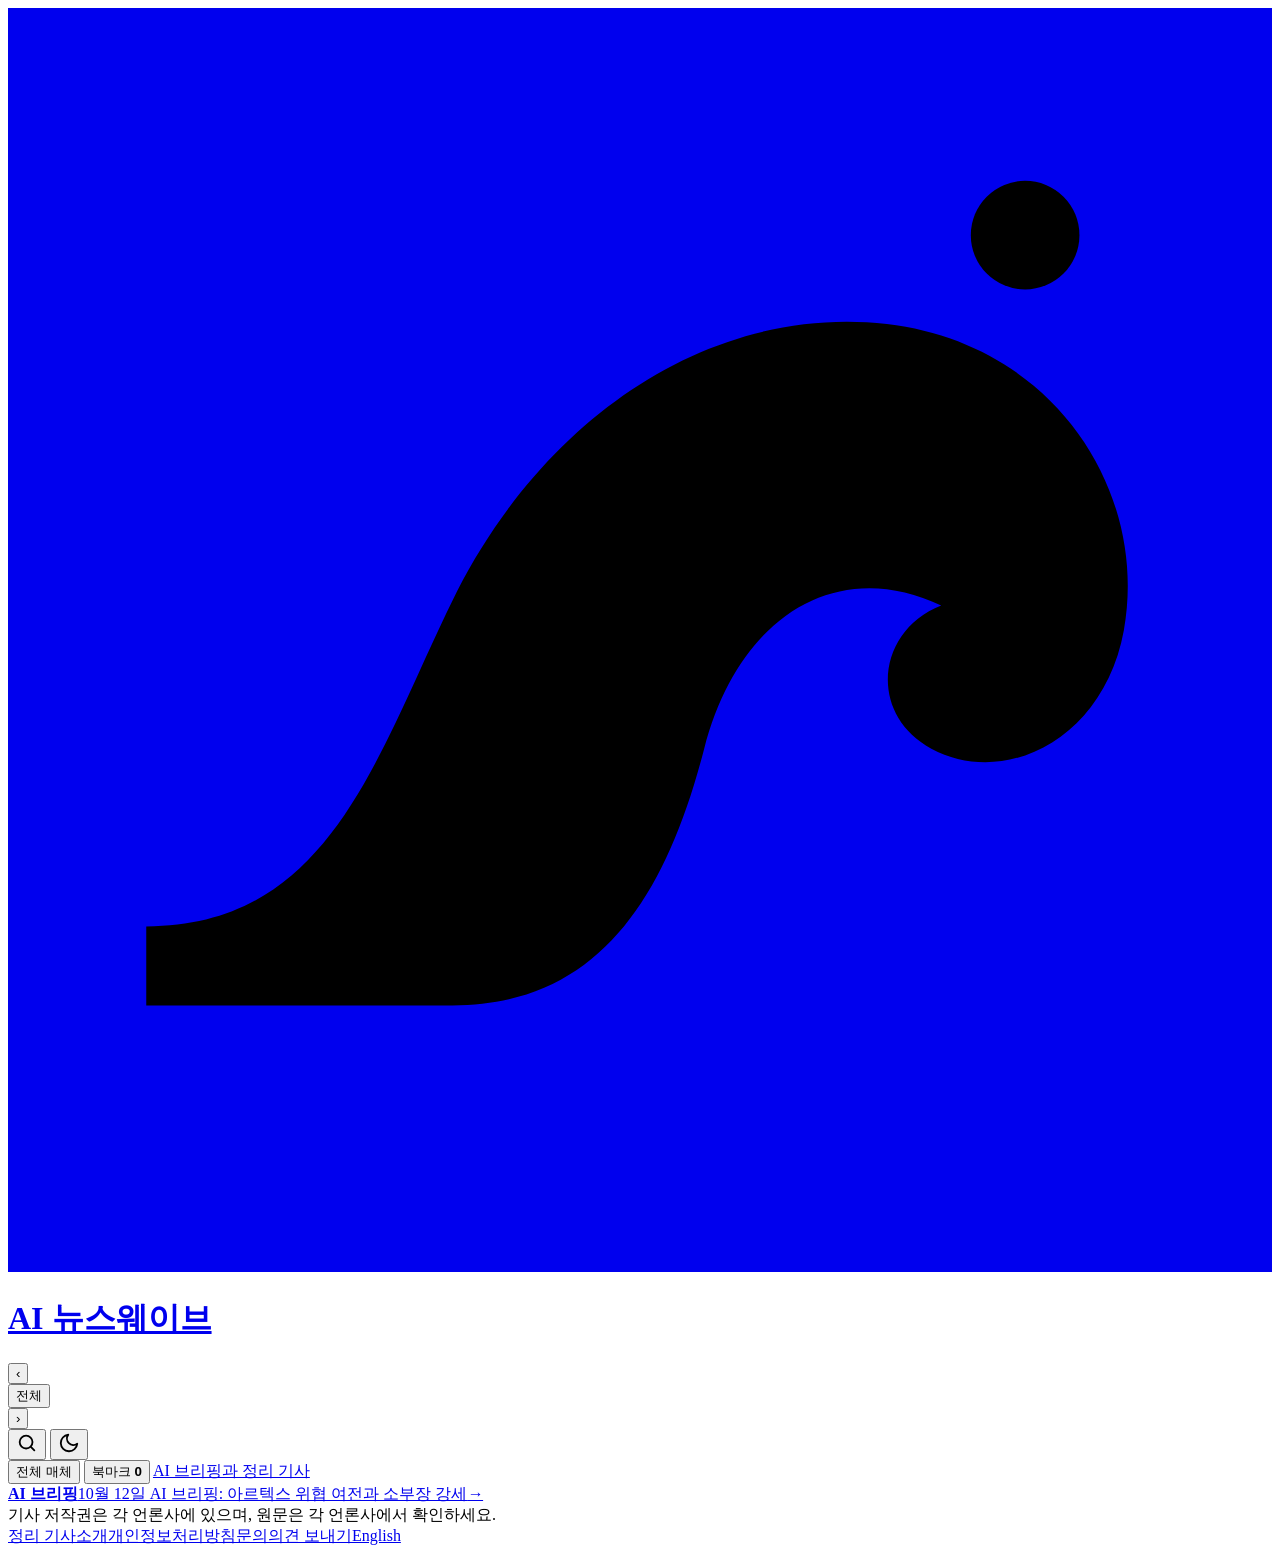
==== public/index.html @ d2c85814 "한국어 페이지 하단에 English 링크, 메인 hreflang 연결 Co-Authored-By: Claude Opus 5.5 <noreply@anthropic.com>" ====
<!doctype html>
<html lang="ko">
<head>
<meta charset="utf-8">
<meta name="viewport" content="width=device-width,initial-scale=1,viewport-fit=cover">
<title>AI 뉴스웨이브</title>
<meta name="naver-site-verification" content="a9b2f633479929a7c411808a5c47b98047cce690">
<meta name="description" content="국내 80개 매체의 AI 뉴스를 30분마다 모아 보여 드립니다. 많이 보도된 소식은 여러 매체를 종합한 정리 기사와 매일 AI 브리핑으로 전합니다.">
<link rel="alternate" hreflang="ko" href="https://ainewswave.com/">
<link rel="alternate" hreflang="en" href="https://ainewswave.com/en/">
<link rel="canonical" href="https://ainewswave.com/">
<meta property="og:type" content="website">
<meta property="og:site_name" content="AI 뉴스웨이브">
<meta property="og:title" content="AI 뉴스웨이브">
<meta property="og:description" content="국내 AI 뉴스를 한곳에서, 30분마다. 매일 AI 브리핑과 정리 기사.">
<meta property="og:url" content="https://ainewswave.com/">
<meta property="og:image" content="https://ainewswave.com/og.png">
<meta property="og:image:width" content="1200">
<meta property="og:image:height" content="630">
<meta name="twitter:card" content="summary_large_image">
<meta name="theme-color" content="#f7f7f7" media="(prefers-color-scheme: light)">
<meta name="theme-color" content="#121212" media="(prefers-color-scheme: dark)">
<link rel="manifest" href="manifest.webmanifest">
<!-- Google Analytics 4 (측정 ID G-TPL7MTLPRB, 계정 AI 뉴스웨이브) -->
<script src="/consent.js"></script>
<meta name="google-adsense-account" content="ca-pub-2376619512263295">
<script async src="https://pagead2.googlesyndication.com/pagead/js/adsbygoogle.js?client=ca-pub-2376619512263295" crossorigin="anonymous"></script>
<script async src="https://www.googletagmanager.com/gtag/js?id=G-TPL7MTLPRB"></script>
<script>window.dataLayer=window.dataLayer||[];function gtag(){dataLayer.push(arguments);}gtag('js',new Date());gtag('config','G-TPL7MTLPRB');</script>
<link rel="preconnect" href="https://fonts.googleapis.com"><link rel="preconnect" href="https://fonts.gstatic.com" crossorigin>
<link rel="stylesheet" href="https://fonts.googleapis.com/css2?family=Inter:wght@400;500;600;700&display=swap">
<link rel="alternate" type="application/rss+xml" title="AI 뉴스웨이브 정리 기사" href="/recap/feed.xml">
<link rel="icon" href="icon.svg" type="image/svg+xml">
<link rel="apple-touch-icon" href="icon180.png">
<meta name="apple-mobile-web-app-capable" content="yes">
<meta name="apple-mobile-web-app-title" content="AI 뉴스웨이브">
<link rel="stylesheet" href="style.css">
<script src="/feedback.js" defer></script>
</head>
<body>
<header class="top">
  <div class="wrap head">
    <a class="brand" href="./" aria-label="AI 뉴스웨이브 홈">
      <svg class="mark" viewBox="0 0 512 512" aria-hidden="true"><rect width="512" height="512" fill="currentColor"/><path d="M56 372C132 372 150 300 182 236C218 166 284 120 356 128C424 136 462 196 452 252C444 296 404 316 374 300C348 286 352 252 378 242C336 222 296 246 282 300C266 362 238 404 180 404H56Z" fill="var(--accent-ink)"/><path d="M56 444Q120 406 184 444T312 444T456 444" fill="none" stroke="var(--accent-ink)" stroke-width="28" stroke-linecap="square"/><circle cx="412" cy="92" r="22" fill="var(--accent-ink)"/></svg>
      <h1>AI 뉴스웨이브</h1>
    </a>
    <div class="tabbar" id="tabbar">
      <button class="tscroll prev" type="button" aria-label="키워드 왼쪽으로 넘기기" tabindex="-1">‹</button>
      <nav class="tabs" id="tabs" role="tablist" aria-label="키워드"></nav>
      <button class="tscroll next" type="button" aria-label="키워드 오른쪽으로 넘기기" tabindex="-1">›</button>
    </div>
    <form id="searchWrap" class="search" role="search" hidden>
      <input id="q" type="search" placeholder="제목, 요약, 매체명 검색" autocomplete="off" enterkeyhint="search" aria-label="기사 검색">
    </form>
    <div class="actions">
      <button id="btnSearch" class="icon" aria-label="검색" aria-expanded="false">
        <svg viewBox="0 0 24 24" width="22" height="22" fill="none" stroke="currentColor" stroke-width="2" stroke-linecap="round"><circle cx="11" cy="11" r="7"/><path d="M20 20l-3.5-3.5"/></svg>
      </button>
      <button id="btnTheme" class="icon" aria-label="다크 모드 전환">
        <svg viewBox="0 0 24 24" width="22" height="22" fill="none" stroke="currentColor" stroke-width="2" stroke-linecap="round" stroke-linejoin="round"><path d="M21 12.8A9 9 0 1111.2 3a7 7 0 009.8 9.8z"/></svg>
      </button>
    </div>
  </div>
</header>

<div class="wrap"><section id="detail" class="detail" hidden></section></div>

<div class="wrap kwbar"><p id="kwNote" class="kwnote" hidden></p></div>

<div class="wrap toolbar">
  <button id="btnSource" class="chip" type="button">전체 매체</button>
  <button id="btnSaved" class="chip" type="button" aria-pressed="false">북마크 <b id="savedCount">0</b></button>
  <a class="chip linkchip" href="recap/">AI 브리핑과 정리 기사</a>
  <span class="grow"></span>
</div>

<div class="wrap listwrap">
  <div id="notice" class="notice" hidden></div>
  <div id="brief" class="brief" hidden></div>
  <section id="hot" class="hot" hidden></section>
  <main id="list" class="grid" aria-live="polite"></main>
  <div class="more-wrap"><button id="more" class="more" hidden>기사 더 보기</button></div>
</div>
<footer class="foot">
  기사 저작권은 각 언론사에 있으며, 원문은 각 언론사에서 확인하세요.<br>
  <nav class="foot-links"><a href="recap/">정리 기사</a><a href="about.html">소개</a><a href="privacy.html">개인정보처리방침</a><a href="contact.html">문의</a><a href="#feedback" data-feedback>의견 보내기</a><a href="/en/" hreflang="en">English</a></nav>
</footer>

<dialog id="kwSheet" class="sheet" aria-label="키워드 선택">
  <div class="sheet-head">
    <strong>키워드 상위 30 <small>여러 개 선택 가능</small></strong>
    <button id="kwReset" class="link" type="button">선택 해제</button>
  </div>
  <div id="kwList" class="kw-list"></div>
  <button id="kwClose" class="done" type="button">확인</button>
</dialog>

<dialog id="sheet" aria-label="매체 선택">
  <div class="sheet-head">
    <strong>매체 선택</strong>
    <button id="sheetReset" class="link" type="button">전체 보기</button>
  </div>
  <div id="sheetList" class="sheet-list"></div>
  <button id="sheetClose" class="done" type="button">확인</button>
</dialog>

<script src="app.js"></script>
</body>
</html>
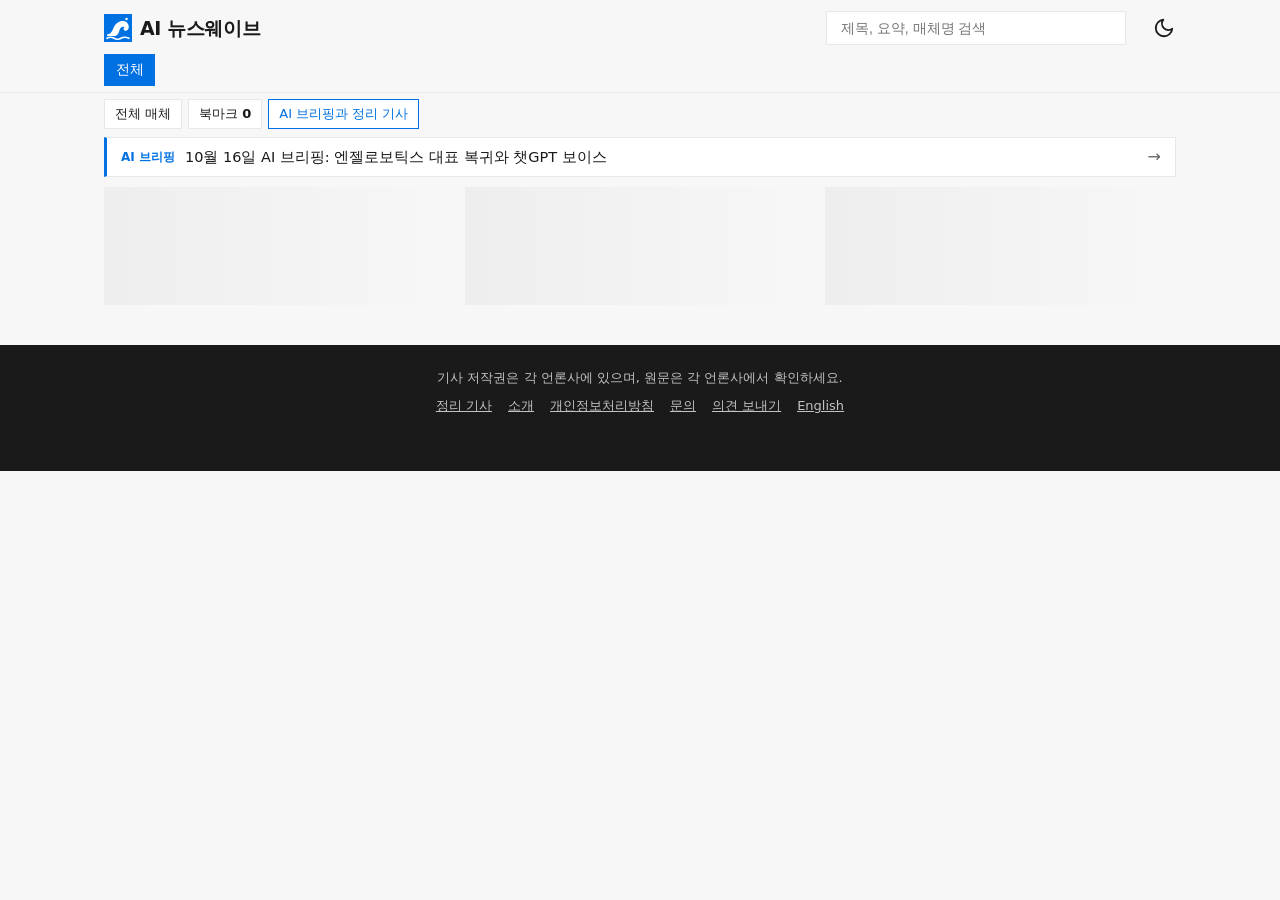
==== commit 3b0f5036: "애드센스 대비: 메인에 정리 기사 미리 그리기, /a/ 페이지 noindex Co-Authored-By: Claude Opus 5.5 <noreply@anthropic.com>" ====
--- a/public/index.html
+++ b/public/index.html
@@ -78,6 +78,7 @@
   <div id="notice" class="notice" hidden></div>
   <div id="brief" class="brief" hidden></div>
   <section id="hot" class="hot" hidden></section>
+  <!--RECAPS--><!--/RECAPS-->
   <main id="list" class="grid" aria-live="polite"></main>
   <div class="more-wrap"><button id="more" class="more" hidden>기사 더 보기</button></div>
 </div>
--- a/public/style.css
+++ b/public/style.css
@@ -0,0 +1,366 @@
+:root {
+  /* HP 디자인 문서 기반: 흰 종이 바탕, 니어 블랙 잉크, HP 일렉트릭 블루 하나만 포인트 */
+  --bg: #f7f7f7;
+  --surface: #ffffff;
+  --ink: #1a1a1a;
+  --ink2: #3d3d3d;
+  --ink3: #636363;
+  --line: #e8e8e8;
+  --line-strong: #c2c2c2;
+  --accent: #0071e3;
+  --accent-ink: #ffffff;
+  --accent-soft: #e8f2fd;
+  --accent-press: #0062c4;
+  --signal: #0071e3;
+  --star: #0071e3;
+  --foot-bg: #1a1a1a;
+  --foot-ink: #c2c2c2;
+  --radius: 0;
+  /* 주제 태그와 이미지 없는 카드의 색: 주제마다 색상(h)만 다르고 밝기는 테마가 정합니다 */
+  --tag-bg: 85% 93%;
+  --tag-fg: 55% 34%;
+  --ph-a: 40% 90%;
+  --ph-b: 45% 82%;
+  --ph-fg: 45% 32%;
+  color-scheme: light;
+}
+@media (prefers-color-scheme: dark) {
+  :root:not([data-theme="light"]) {
+    --bg: #121212; --surface: #1a1a1a; --ink: #ffffff; --ink2: #c2c2c2; --ink3: #8e8e8e;
+    --line: #292929; --line-strong: #3d3d3d; --accent: #2997ff; --accent-ink: #ffffff; --accent-soft: #0b2a4a; --accent-press: #0071e3; --star: #2997ff;
+    --signal: #2997ff; --foot-bg: #000000; --foot-ink: #8e8e8e;
+    --tag-bg: 40% 22%; --tag-fg: 90% 80%; --ph-a: 35% 19%; --ph-b: 40% 26%; --ph-fg: 80% 76%;
+    color-scheme: dark;
+  }
+}
+:root[data-theme="dark"] {
+  --bg: #121212; --surface: #1a1a1a; --ink: #ffffff; --ink2: #c2c2c2; --ink3: #8e8e8e;
+  --line: #292929; --line-strong: #3d3d3d; --accent: #2997ff; --accent-ink: #ffffff; --accent-soft: #0b2a4a; --accent-press: #0071e3; --star: #2997ff;
+  --signal: #2997ff; --foot-bg: #000000; --foot-ink: #8e8e8e;
+  --tag-bg: 40% 22%; --tag-fg: 90% 80%; --ph-a: 35% 19%; --ph-b: 40% 26%; --ph-fg: 80% 76%;
+  color-scheme: dark;
+}
+
+* { box-sizing: border-box; -webkit-tap-highlight-color: transparent; }
+html { -webkit-text-size-adjust: 100%; }
+body {
+  margin: 0; background: var(--bg); color: var(--ink);
+  font-family: Inter, Pretendard, "Apple SD Gothic Neo", "Noto Sans KR", "Malgun Gothic", system-ui, sans-serif;
+  line-height: 1.4; padding-bottom: env(safe-area-inset-bottom);
+}
+button { font: inherit; color: inherit; cursor: pointer; }
+a { color: inherit; }
+:focus-visible { outline: 2px solid var(--accent); outline-offset: 2px; border-radius: 0; }
+
+.wrap { width: 100%; max-width: 1120px; margin-inline: auto; padding-inline: 16px; }
+
+/* ---------- 상단 영역 ---------- */
+.top {
+  position: sticky; top: 0; z-index: 10; background: color-mix(in srgb, var(--bg) 94%, transparent);
+  backdrop-filter: saturate(1.4) blur(10px); -webkit-backdrop-filter: saturate(1.4) blur(10px);
+  padding-top: env(safe-area-inset-top); border-bottom: 1px solid var(--line);
+}
+.head {
+  display: grid; align-items: center; column-gap: 12px;
+  grid-template-columns: 1fr auto;
+  grid-template-areas: "brand actions" "tabs tabs" "search search";
+}
+.brand { grid-area: brand; display: flex; align-items: center; gap: 8px; text-decoration: none; padding: 6px 0 2px; color: var(--accent); }
+.brand .mark { width: 28px; height: 28px; flex: none; }
+.brand h1 { margin: 0; font-size: 19px; font-weight: 600; letter-spacing: -0.02em; color: var(--ink); }
+.actions { grid-area: actions; display: flex; gap: 0; margin-right: -10px; padding-top: 2px; }
+.icon { background: none; border: 0; width: 44px; height: 44px; display: grid; place-items: center; border-radius: 0; color: var(--ink); }
+.icon:active, .icon:hover { background: var(--line); }
+
+.tabbar { grid-area: tabs; position: relative; margin-inline: -16px; }
+.tabs { display: flex; gap: 4px; overflow-x: auto; padding: 4px 16px 6px; scrollbar-width: none; scroll-behavior: smooth; }
+/* 넘칠 때 양 끝을 흐리게 하고 화살표를 띄워 좌우로 더 있다는 것을 보여 줍니다 */
+.tabbar::before, .tabbar::after {
+  content: ""; position: absolute; top: 0; bottom: 4px; width: 56px; pointer-events: none; opacity: 0; transition: opacity .15s; z-index: 1;
+}
+.tabbar::before { left: 0; background: linear-gradient(90deg, var(--bg) 30%, transparent); }
+.tabbar::after { right: 0; background: linear-gradient(270deg, var(--bg) 30%, transparent); }
+.tabbar.can-l::before, .tabbar.can-r::after { opacity: 1; }
+.tscroll {
+  position: absolute; top: 4px; z-index: 2; width: 32px; height: 32px; padding: 0; border: 1px solid var(--line-strong);
+  background: var(--surface); color: var(--ink); font-size: 22px; line-height: 1; display: none; place-items: center;
+}
+.tscroll.prev { left: 6px; } .tscroll.next { right: 6px; }
+.tabbar.can-l .prev, .tabbar.can-r .next { display: grid; }
+.tscroll:hover { border-color: var(--ink); }
+.tabs::-webkit-scrollbar { display: none; }
+.tab {
+  flex: none; height: 32px; padding: 0 11px; border-radius: 0; border: 1px solid var(--line);
+  background: transparent; color: var(--ink2); font-size: 14px; font-weight: 500; letter-spacing: -0.02em;
+}
+.tab:hover { border-color: var(--line-strong); }
+.tab[aria-selected="true"] { background: var(--accent); color: var(--accent-ink); border-color: var(--accent); }
+
+.search { grid-area: search; padding: 0 0 6px; }
+.search input {
+  width: 100%; height: 44px; border-radius: 0; border: 1px solid var(--line);
+  background: var(--surface); color: var(--ink); padding: 0 14px; font-size: 16px; outline: none;
+}
+.search input:focus { border-color: var(--line-strong); }
+
+/* 키워드 순위 탭 */
+.tab .rk { font-style: normal; font-size: 11px; font-weight: 700; margin-right: 6px; color: var(--accent); font-variant-numeric: tabular-nums; }
+.tab[aria-selected="true"] .rk { color: var(--accent-ink); opacity: .8; }
+.kwnote { margin: 6px 0 0; font-size: 11.5px; color: var(--ink3); }
+.kwnote::before { content: ""; display: inline-block; width: 8px; height: 8px; margin-right: 6px; background: var(--accent); vertical-align: 0; }
+body.reading .kwbar { display: none; }
+
+.tab.more-kw { color: var(--accent); border-color: var(--accent); }
+.tab.more-kw[aria-pressed="true"] { background: var(--accent); color: var(--accent-ink); }
+.sheet-head small { margin-left: 6px; font-size: 12px; font-weight: 400; color: var(--ink3); }
+.kw-list { display: grid; grid-template-columns: repeat(2, minmax(0, 1fr)); gap: 4px; overflow-y: auto; max-height: 56vh; padding: 4px 16px 8px; }
+.kw-item { display: flex; align-items: center; gap: 8px; min-height: 40px; padding: 0 10px; border: 1px solid var(--line); font-size: 14px; cursor: pointer; }
+.kw-item input { position: absolute; opacity: 0; pointer-events: none; }
+.kw-item span { flex: 1; min-width: 0; overflow: hidden; text-overflow: ellipsis; white-space: nowrap; }
+.kw-item .rk { font-style: normal; width: 18px; font-size: 12px; font-weight: 700; color: var(--accent); font-variant-numeric: tabular-nums; }
+.kw-item:has(input:checked) { background: var(--accent); border-color: var(--accent); color: var(--accent-ink); }
+.kw-item:has(input:checked) .rk { color: var(--accent-ink); }
+.kw-item:has(input:focus-visible) { outline: 2px solid var(--accent); outline-offset: 2px; }
+@media (min-width: 640px) { .kw-list { grid-template-columns: repeat(3, minmax(0, 1fr)); } }
+
+/* ---------- 도구 줄 ---------- */
+.toolbar { display: flex; align-items: center; gap: 6px; padding-block: 6px 0; flex-wrap: wrap; }
+.grow { flex: 1; }
+.chip {
+  height: 30px; padding: 0 10px; border-radius: 0; border: 1px solid var(--line);
+  background: var(--surface); font-size: 13px; color: var(--ink);
+}
+.chip:hover { border-color: var(--ink3); }
+.chip.on, .chip[aria-pressed="true"] { background: var(--accent-soft); border-color: var(--accent); color: var(--accent); }
+.muted { font-size: 12px; color: var(--ink3); }
+.linkchip { display: inline-flex; align-items: center; text-decoration: none; color: var(--accent); border-color: var(--accent); }
+
+.notice { margin: 10px 0 0; padding: 10px 12px; border-radius: 0; background: var(--accent-soft); color: var(--accent); font-size: 13px; }
+
+/* ---------- 기사 카드 ---------- */
+.grid { display: grid; gap: 8px; padding-block: 8px 0; grid-template-columns: minmax(0, 1fr); }
+.card {
+  --h: 220;
+  display: flex; flex-direction: column; min-width: 0;
+  background: var(--surface); border: 1px solid var(--line); border-radius: var(--radius); overflow: hidden;
+  transition: border-color .15s, transform .15s;
+}
+.card[data-cat="생성형AI"] { --h: 228; }
+.card[data-cat="반도체"] { --h: 188; }
+.card[data-cat="로봇"] { --h: 150; }
+.card[data-cat="정책"] { --h: 32; }
+.card[data-cat="기업"] { --h: 338; }
+.card[data-cat="연구"] { --h: 268; }
+.card[data-cat="보안/윤리"] { --h: 6; }
+.card[data-cat="일반"] { --h: 215; }
+@media (hover: hover) { .card:hover { border-color: var(--line-strong); } }
+/* 터치 기기용 누름 피드백 (이전 버전에서 가져옴) */
+.card a.body:active { background: color-mix(in srgb, var(--line) 40%, transparent); }
+
+.card a.body { display: flex; flex: 1; gap: 12px; padding: 10px 12px 2px; color: inherit; text-decoration: none; }
+.media { order: 2; flex: none; }
+.media img { display: block; width: 84px; height: 63px; border-radius: 0; object-fit: cover; background: var(--line); }
+.ph { display: none; }
+.media.stock { position: relative; }
+.media .credit { position: absolute; left: 4px; bottom: 4px; padding: 1px 5px; font-size: 10px; line-height: 1.4; color: #fff; background: rgba(0,0,0,.55); }
+.hero figcaption { margin-top: 6px; font-size: 12px; color: var(--ink3); }
+.hero figcaption a { color: inherit; }
+.media:has(> .ph) { display: none; }
+.txt { flex: 1; min-width: 0; }
+.tag {
+  display: inline-flex; align-items: center; gap: 6px; padding: 0; font-size: 11.5px; font-weight: 600;
+  letter-spacing: 0.06em; color: var(--ink3);
+}
+.tag::before { content: ""; width: 8px; height: 8px; border-radius: 0; background: hsl(var(--h) 55% 62%); }
+.card h2 {
+  margin: 4px 0 2px; font-size: 15.5px; line-height: 1.35; font-weight: 600; letter-spacing: -0.01em; word-break: keep-all;
+  display: -webkit-box; -webkit-line-clamp: 3; -webkit-box-orient: vertical; overflow: hidden;
+}
+.card p {
+  margin: 0; font-size: 13px; line-height: 1.45; color: var(--ink2); word-break: keep-all;
+  display: -webkit-box; -webkit-line-clamp: 2; -webkit-box-orient: vertical; overflow: hidden;
+}
+.cfoot { display: flex; align-items: center; gap: 6px; padding: 0 4px 0 12px; font-size: 12px; color: var(--ink3); min-height: 34px; }
+.cfoot .src { color: var(--ink2); font-weight: 700; }
+.bm { margin-left: auto; width: 40px; height: 34px; border: 0; background: none; display: grid; place-items: center; color: var(--ink3); }
+.bm svg { fill: none; stroke: currentColor; stroke-width: 1.8; stroke-linejoin: round; }
+.bm[aria-pressed="true"] { color: var(--star); }
+.bm[aria-pressed="true"] svg { fill: currentColor; }
+
+.empty { text-align: center; color: var(--ink3); padding: 56px 16px; font-size: 14px; grid-column: 1 / -1; }
+.skeleton { height: 118px; border-radius: var(--radius); background: linear-gradient(90deg, var(--line), transparent, var(--line)); background-size: 200% 100%; animation: sk 1.2s linear infinite; opacity: .6; }
+@keyframes sk { to { background-position: -200% 0; } }
+@media (prefers-reduced-motion: reduce) { .skeleton { animation: none; } .card { transition: none; } }
+
+.more-wrap { display: grid; place-items: center; padding: 12px 0 4px; }
+.more { height: 44px; padding: 0 28px; border-radius: 0; border: 0; background: var(--accent); color: var(--accent-ink); font-weight: 500; font-size: 14px; }
+.more:hover, .more:active { background: var(--accent-press); }
+.foot { margin-top: 24px; padding: 24px 20px calc(56px + env(safe-area-inset-bottom)); text-align: center; font-size: 13px; background: var(--foot-bg); color: var(--foot-ink); }
+
+.foot-links { margin-top: 10px; display: flex; justify-content: center; gap: 16px; }
+.foot-links a { color: inherit; }
+
+/* ---------- 매체 선택 시트 ---------- */
+dialog#sheet, dialog#kwSheet {
+  border: 0; padding: 0; margin: auto 0 0; width: 100%; max-width: 100%; max-height: 80vh;
+  border-radius: 0; background: var(--surface); color: var(--ink);
+}
+dialog#kwSheet::backdrop, dialog#sheet::backdrop { background: rgba(0,0,0,.45); }
+.sheet-head { display: flex; justify-content: space-between; align-items: center; padding: 16px 20px 8px; }
+.link { background: none; border: 0; color: var(--signal); font-size: 14px; padding: 8px; }
+.sheet-list { overflow-y: auto; max-height: 56vh; padding: 0 12px; }
+.row { display: flex; align-items: center; gap: 12px; padding: 12px 8px; border-bottom: 1px solid var(--line); font-size: 15px; }
+.row input { width: 20px; height: 20px; accent-color: var(--accent); }
+.row span.n { margin-left: auto; color: var(--ink3); font-size: 13px; }
+.done { display: block; width: calc(100% - 32px); margin: 12px 16px calc(16px + env(safe-area-inset-bottom)); height: 48px; border: 0; border-radius: 0; background: var(--accent); color: var(--accent-ink); font-weight: 700; font-size: 16px; }
+
+/* ---------- 오늘의 AI 브리핑 한 줄 ---------- */
+.brief { margin-top: 8px; }
+.brief a { display: flex; align-items: center; gap: 10px; min-height: 40px; padding: 0 14px; background: var(--surface); border: 1px solid var(--line); border-left: 3px solid var(--accent); color: var(--ink); text-decoration: none; }
+.brief b { flex: none; font-size: 12px; font-weight: 700; color: var(--accent); }
+.brief span { flex: 1; min-width: 0; font-size: 14.5px; font-weight: 500; white-space: nowrap; overflow: hidden; text-overflow: ellipsis; }
+.brief i { flex: none; font-style: normal; color: var(--ink3); }
+
+/* ---------- 브리핑과 정리 기사 (배포 때 index.html 에 미리 그림) ---------- */
+.recaps { margin-top: 8px; background: var(--surface); border: 1px solid var(--line); }
+.recaps[hidden] { display: none; }
+.recaps h2 { margin: 0; padding: 8px 14px; font-size: 13px; font-weight: 700; border-bottom: 1px solid var(--line); display: flex; align-items: baseline; gap: 10px; flex-wrap: wrap; }
+.recaps h2 span { font-weight: 400; font-size: 11.5px; color: var(--ink3); }
+.recaps a { color: var(--ink); text-decoration: none; }
+.rbrief { display: block; padding: 10px 14px; border-bottom: 1px solid var(--line); border-left: 3px solid var(--accent); }
+.rbrief b { display: block; font-size: 12px; color: var(--accent); }
+.rbrief strong { display: block; font-size: 15.5px; line-height: 1.35; margin-top: 2px; }
+.rbrief ul { margin: 6px 0 0; padding-left: 18px; font-size: 13.5px; color: var(--ink2, var(--ink)); line-height: 1.45; }
+.recaps ol { list-style: none; margin: 0; padding: 0; display: grid; }
+.recaps ol li { --h: 220; border-bottom: 1px solid var(--line); }
+.recaps li[data-cat="생성형AI"] { --h: 228; } .recaps li[data-cat="반도체"] { --h: 188; } .recaps li[data-cat="로봇"] { --h: 150; }
+.recaps li[data-cat="정책"] { --h: 32; } .recaps li[data-cat="기업"] { --h: 338; } .recaps li[data-cat="연구"] { --h: 268; } .recaps li[data-cat="보안/윤리"] { --h: 6; }
+.recaps ol a { display: block; padding: 8px 14px; min-width: 0; }
+.recaps ol a:hover { background: var(--bg); }
+.recaps strong { font-weight: 600; }
+.recaps ol strong { display: block; font-size: 14.5px; line-height: 1.35; margin-top: 2px; }
+.recaps .rp { display: block; margin-top: 2px; font-size: 13px; color: var(--ink3); line-height: 1.4; overflow: hidden; text-overflow: ellipsis; white-space: nowrap; }
+.rmore { display: block; padding: 8px 14px; font-size: 13px; font-weight: 600; color: var(--accent) !important; }
+@media (max-width: 639px) { .recaps ol li:nth-child(n+5) { display: none; } }
+@media (min-width: 640px) { .recaps ol { grid-template-columns: 1fr 1fr; } .recaps ol li:nth-child(odd) { border-right: 1px solid var(--line); } }
+
+/* ---------- 상단 전광판: 많이 보도되는 소식 5건 ---------- */
+.hot { margin-top: 8px; background: var(--foot-bg); color: #fff; }
+.hot h2 { margin: 0; padding: 8px 14px; font-size: 13px; font-weight: 700; letter-spacing: 0.02em; border-bottom: 1px solid rgba(255,255,255,.12); display: flex; align-items: baseline; gap: 10px; flex-wrap: wrap; }
+.hot h2 span { font-weight: 400; font-size: 11.5px; color: rgba(255,255,255,.55); }
+.hot ol { list-style: none; margin: 0; padding: 0; }
+.hot li { --h: 220; border-bottom: 1px solid rgba(255,255,255,.08); }
+.hot li:last-child { border-bottom: 0; }
+.hot li[data-cat="생성형AI"] { --h: 228; } .hot li[data-cat="반도체"] { --h: 188; } .hot li[data-cat="로봇"] { --h: 150; }
+.hot li[data-cat="정책"] { --h: 32; } .hot li[data-cat="기업"] { --h: 338; } .hot li[data-cat="연구"] { --h: 268; } .hot li[data-cat="보안/윤리"] { --h: 6; }
+.hot a { display: flex; align-items: center; gap: 12px; min-height: 40px; padding: 0 14px; color: inherit; text-decoration: none; }
+.hot a:hover, .hot a:active { background: rgba(255,255,255,.06); }
+.hot .rk { flex: none; width: 22px; font-size: 18px; font-weight: 700; color: rgba(255,255,255,.45); font-variant-numeric: tabular-nums; }
+.hot li:first-child .rk { color: #fff; }
+.hot .tag { flex: none; color: rgba(255,255,255,.6); }
+.hot .ht { flex: 1; min-width: 0; font-size: 14.5px; font-weight: 500; white-space: nowrap; overflow: hidden; text-overflow: ellipsis; }
+.hot .hn { flex: none; font-size: 12px; color: rgba(255,255,255,.6); font-variant-numeric: tabular-nums; }
+@media (max-width: 639px) {
+  .hot a { gap: 10px; padding: 0 12px; }
+  .hot .tag { display: none; }
+  .hot .ht { font-size: 14.5px; }
+}
+@media (min-width: 960px) { .hot .ht { font-size: 15.5px; } .hot a { min-height: 44px; } }
+
+/* ---------- 뉴스웨이브 정리 기사 ---------- */
+.points { margin-top: 20px; padding: 18px 20px; background: var(--surface); border: 1px solid var(--line); border-left: 4px solid var(--accent); }
+.points h2 { margin: 0 0 10px; font-size: 11.5px; font-weight: 700; letter-spacing: 0.08em; color: var(--accent); }
+.points ul { margin: 0; padding: 0; list-style: none; }
+.points li { position: relative; padding-left: 16px; font-size: 15.5px; line-height: 1.6; font-weight: 500; color: var(--ink); word-break: keep-all; }
+.points li + li { margin-top: 6px; }
+.points li::before { content: ""; position: absolute; left: 0; top: .65em; width: 6px; height: 6px; background: var(--accent); }
+.story-body { margin-top: 22px; }
+.story-body p { margin: 0 0 18px; font-size: 17px; line-height: 1.8; color: var(--ink); word-break: keep-all; }
+.rel.src .ext { color: var(--ink3); font-size: 13px; }
+.story > .note { margin-top: 20px; font-size: 12.5px; color: var(--ink3); line-height: 1.6; }
+.story-link { display: block; margin-top: 12px; padding: 12px 14px; border: 1px solid var(--line); color: var(--ink); text-decoration: none; font-size: 14.5px; line-height: 1.5; }
+
+/* ---------- 기사 상세 ---------- */
+body.reading .toolbar, body.reading .listwrap { display: none; }
+.detail { max-width: 720px; margin: 0 auto; padding: 16px 0 8px; }
+.read { --h: 220; }
+.read[data-cat="생성형AI"] { --h: 228; } .read[data-cat="반도체"] { --h: 188; } .read[data-cat="로봇"] { --h: 150; }
+.read[data-cat="정책"] { --h: 32; } .read[data-cat="기업"] { --h: 338; } .read[data-cat="연구"] { --h: 268; }
+.read[data-cat="보안/윤리"] { --h: 6; }
+.back { display: block; background: none; border: 0; padding: 8px 0; margin-bottom: 12px; color: var(--ink2); font-size: 14px; font-weight: 500; }
+.back:hover { color: var(--ink); }
+.read h1 { margin: 10px 0 12px; font-size: 26px; line-height: 1.3; font-weight: 500; letter-spacing: -0.015em; word-break: keep-all; }
+.meta { display: flex; align-items: center; gap: 6px; font-size: 13px; color: var(--ink3); padding-bottom: 16px; border-bottom: 1px solid var(--line); }
+.meta b { color: var(--ink); font-weight: 600; }
+.meta time { font-size: 12px; }
+.hero { margin: 20px 0 0; }
+.hero img { display: block; width: 100%; max-height: 420px; object-fit: cover; background: var(--line); }
+.sum { margin-top: 20px; padding: 20px; background: var(--surface); border: 1px solid var(--line); }
+.sum h2, .rel h2 { margin: 0 0 10px; font-size: 11.5px; font-weight: 600; letter-spacing: 0.08em; color: var(--ink3); }
+.sum p { margin: 0; font-size: 17px; line-height: 1.7; color: var(--ink); word-break: keep-all; }
+.sum p.note { margin-top: 14px; font-size: 12.5px; line-height: 1.5; color: var(--ink3); }
+.note-only { margin: 20px 0 0; font-size: 14px; color: var(--ink3); }
+.cta {
+  display: flex; align-items: center; justify-content: center; min-height: 48px; margin-top: 16px; padding: 12px 20px;
+  background: var(--accent); color: var(--accent-ink); text-decoration: none; font-size: 15px; font-weight: 500;
+}
+.cta:hover, .cta:active { background: var(--accent-press); }
+.rel { margin-top: 36px; }
+.rel h2 span { color: var(--accent); }
+.rel ul { list-style: none; margin: 0; padding: 0; border-top: 1px solid var(--line); }
+.rel li a { display: grid; grid-template-columns: auto 1fr auto; gap: 4px 12px; align-items: baseline; padding: 14px 2px; border-bottom: 1px solid var(--line); text-decoration: none; }
+.rel li a:hover .r-title { text-decoration: underline; }
+.r-src { font-size: 12px; font-weight: 600; color: var(--ink2); min-width: 72px; }
+.r-title { font-size: 14.5px; line-height: 1.45; color: var(--ink); word-break: keep-all; }
+.rel time { font-size: 11.5px; color: var(--ink3); white-space: nowrap; }
+@media (max-width: 639px) {
+  .read h1 { font-size: 22px; }
+  .rel li a { grid-template-columns: 1fr auto; }
+  .r-title { grid-column: 1 / -1; grid-row: 2; }
+}
+
+/* ---------- 태블릿: 2열 세로 카드 ---------- */
+@media (min-width: 640px) {
+  .wrap { padding-inline: 24px; }
+  .tabbar { margin-inline: -24px; } .tabs { padding-inline: 24px; }
+  .grid { grid-template-columns: repeat(2, minmax(0, 1fr)); gap: 10px; padding-top: 10px; }
+  .card a.body { flex-direction: column; gap: 0; padding: 0; }
+  .media { order: 0; width: 100%; }
+  .media:has(> .ph) { display: block; }
+  .media img { width: 100%; height: auto; aspect-ratio: 16 / 9; border-radius: 0; }
+  .ph {
+    display: flex; align-items: flex-end; aspect-ratio: 16 / 6; padding: 10px 12px;
+    background: linear-gradient(135deg, hsl(var(--h) var(--ph-a)), hsl(var(--h) var(--ph-b)));
+    color: hsl(var(--h) var(--ph-fg)); font-size: 22px; font-weight: 500; letter-spacing: -0.02em;
+  }
+  .txt { padding: 10px 12px 0; }
+  .cfoot { padding-left: 12px; }
+  dialog#sheet, dialog#kwSheet { max-width: 480px; margin: auto; border-radius: 0; }
+}
+
+/* ---------- PC: 한 줄 헤더, 3열, 첫 기사는 크게 ---------- */
+@media (min-width: 960px) {
+  .head {
+    grid-template-columns: auto minmax(0, 1fr) 300px auto;
+    grid-template-areas: "brand . search actions" "tabs tabs tabs tabs"; column-gap: 16px; padding-top: 6px;
+  }
+  .brand { padding: 0; }
+  .tabbar { margin: 0; }
+  .tabs { padding: 4px 0 6px; }
+  .tscroll { top: 4px; }
+  .tscroll.prev { left: 0; } .tscroll.next { right: 0; }
+  .search, .search[hidden] { display: block; padding: 0; }
+  .search input { height: 34px; font-size: 14px; }
+  .actions { padding-top: 0; margin-right: -10px; }
+  #btnSearch { display: none; }
+  .grid { grid-template-columns: repeat(3, minmax(0, 1fr)); }
+  .card.feature { grid-column: span 2; }
+  .card.feature a.body { flex-direction: row; }
+  .card.feature .media { width: 56%; }
+  .card.feature .media img, .card.feature .ph { height: 100%; min-height: 200px; aspect-ratio: auto; }
+  .card.feature .txt { padding: 16px 16px 0; }
+  .card.feature h2 { font-size: 24px; font-weight: 500; letter-spacing: -0.01em; -webkit-line-clamp: 4; }
+  .card.feature p { font-size: 14.5px; -webkit-line-clamp: 4; }
+  .card.feature .cfoot { padding-left: 16px; }
+}
+.nr { display: inline-block; margin-left: 6px; padding: 0 5px; border: 1px solid var(--line-strong, #c2c2c2); font-size: 11px; line-height: 16px; font-weight: 600; color: var(--ink3, #636363); vertical-align: 1px; }
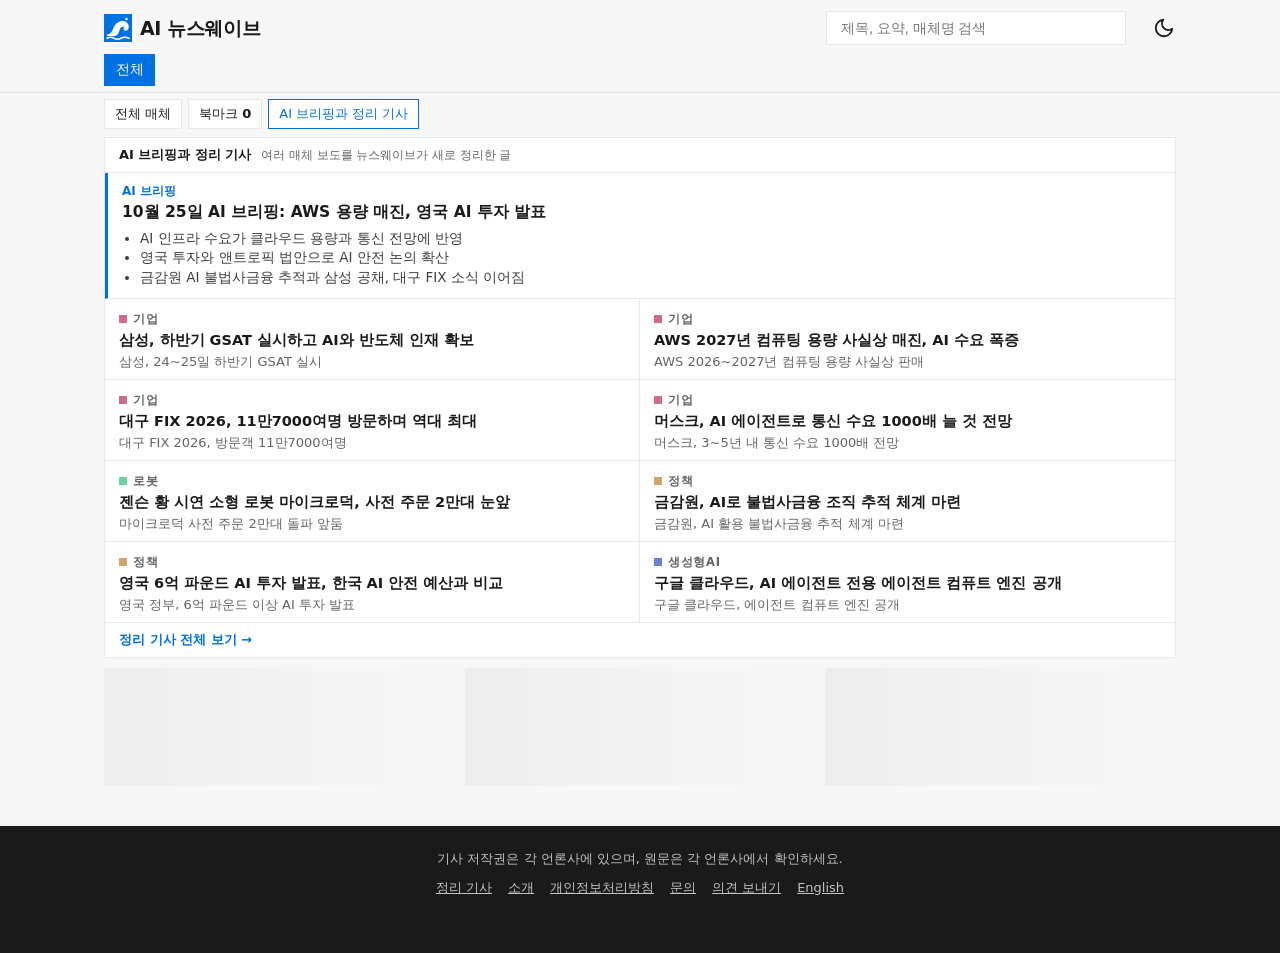
==== commit e9ff5e1d: "정리 기사 페이지에 같은 주제 글과 이전, 다음 글 링크 추가 (모든 글이 서로 이어지게) Co-Authored-By: Claude Sonnet 5.5 <noreply@anthro" ====
--- a/public/index.html
+++ b/public/index.html
@@ -78,7 +78,12 @@
   <div id="notice" class="notice" hidden></div>
   <div id="brief" class="brief" hidden></div>
   <section id="hot" class="hot" hidden></section>
-  <!--RECAPS--><!--/RECAPS-->
+  <!--RECAPS--><section id="recaps" class="recaps" aria-labelledby="recapsTitle">
+    <h2 id="recapsTitle">AI 브리핑과 정리 기사 <span>여러 매체 보도를 뉴스웨이브가 새로 정리한 글</span></h2>
+    <a class="rbrief" href="recap/b20261025.html"><b>AI 브리핑</b><strong>10월 25일 AI 브리핑: AWS 용량 매진, 영국 AI 투자 발표</strong><ul><li>AI 인프라 수요가 클라우드 용량과 통신 전망에 반영</li><li>영국 투자와 앤트로픽 법안으로 AI 안전 논의 확산</li><li>금감원 AI 불법사금융 추적과 삼성 공채, 대구 FIX 소식 이어짐</li></ul></a>
+    <ol><li data-cat="기업"><a href="recap/h20261025-a2e2b27939c3.html"><span class="tag">기업</span><strong>삼성, 하반기 GSAT 실시하고 AI와 반도체 인재 확보</strong><span class="rp">삼성, 24~25일 하반기 GSAT 실시</span></a></li><li data-cat="기업"><a href="recap/h20261025-f39fa472945c.html"><span class="tag">기업</span><strong>AWS 2027년 컴퓨팅 용량 사실상 매진, AI 수요 폭증</strong><span class="rp">AWS 2026~2027년 컴퓨팅 용량 사실상 판매</span></a></li><li data-cat="기업"><a href="recap/h20261025-ee22c2c97725.html"><span class="tag">기업</span><strong>대구 FIX 2026, 11만7000여명 방문하며 역대 최대</strong><span class="rp">대구 FIX 2026, 방문객 11만7000여명</span></a></li><li data-cat="기업"><a href="recap/h20261025-ee2caef0aa5d.html"><span class="tag">기업</span><strong>머스크, AI 에이전트로 통신 수요 1000배 늘 것 전망</strong><span class="rp">머스크, 3~5년 내 통신 수요 1000배 전망</span></a></li><li data-cat="로봇"><a href="recap/h20261025-62324b07ee57.html"><span class="tag">로봇</span><strong>젠슨 황 시연 소형 로봇 마이크로덕, 사전 주문 2만대 눈앞</strong><span class="rp">마이크로덕 사전 주문 2만대 돌파 앞둠</span></a></li><li data-cat="정책"><a href="recap/s20261025-25c1cb3b8272.html"><span class="tag">정책</span><strong>금감원, AI로 불법사금융 조직 추적 체계 마련</strong><span class="rp">금감원, AI 활용 불법사금융 추적 체계 마련</span></a></li><li data-cat="정책"><a href="recap/s20261025-c2d1a1e381c2.html"><span class="tag">정책</span><strong>영국 6억 파운드 AI 투자 발표, 한국 AI 안전 예산과 비교</strong><span class="rp">영국 정부, 6억 파운드 이상 AI 투자 발표</span></a></li><li data-cat="생성형AI"><a href="recap/h20261024-10271f0c38c9.html"><span class="tag">생성형AI</span><strong>구글 클라우드, AI 에이전트 전용 에이전트 컴퓨트 엔진 공개</strong><span class="rp">구글 클라우드, 에이전트 컴퓨트 엔진 공개</span></a></li></ol>
+    <a class="rmore" href="recap/">정리 기사 전체 보기 →</a>
+  </section><!--/RECAPS-->
   <main id="list" class="grid" aria-live="polite"></main>
   <div class="more-wrap"><button id="more" class="more" hidden>기사 더 보기</button></div>
 </div>
